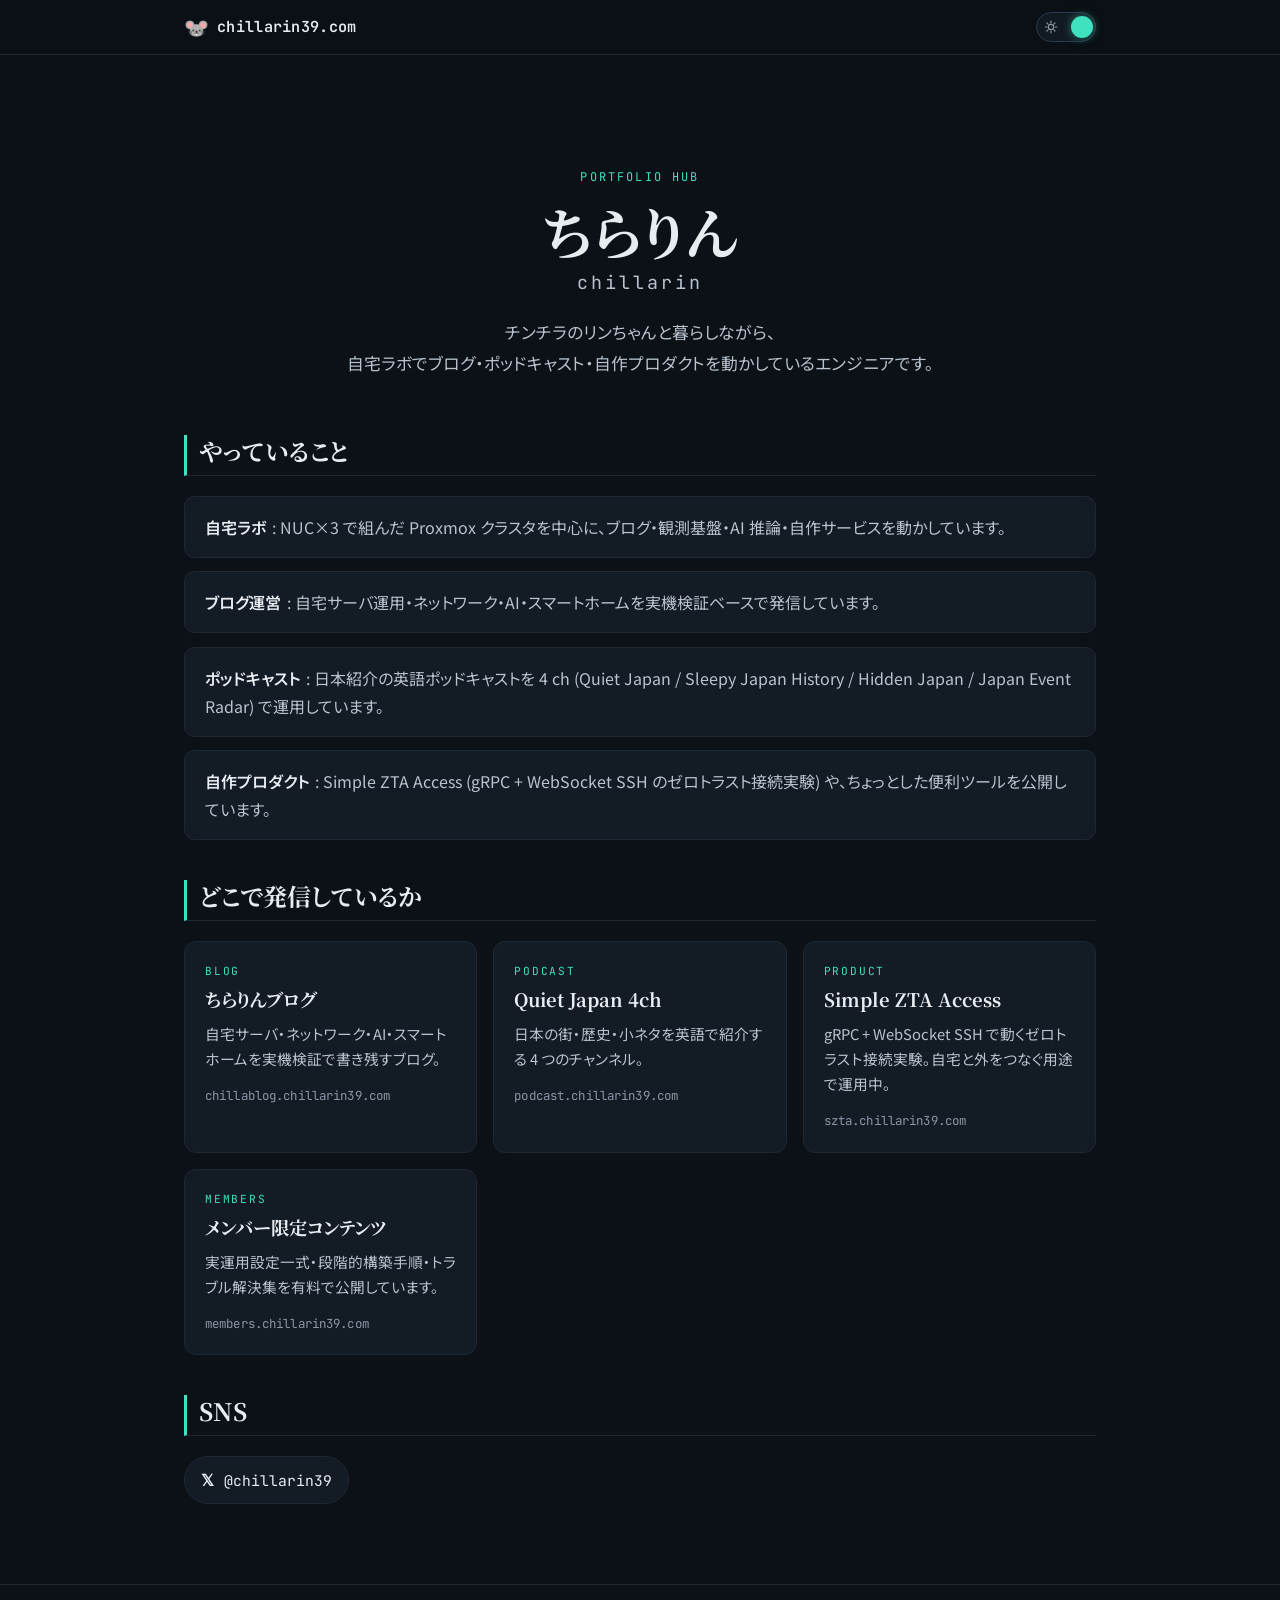
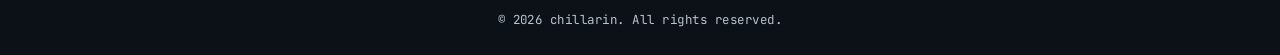
==== index.html @ a61317f4 "init: chillarin39.com apex Hub Page Person + WebSite JSON-LD + 4 sub-domain cards + SNS link を備えた ap" ====
<!DOCTYPE html>
<html lang="ja">
<head>
  <meta charset="UTF-8" />
  <meta name="viewport" content="width=device-width, initial-scale=1.0" />

  <script>
    (function(){
      try {
        var m = localStorage.getItem('chirarin.mode');
        if (m === 'light') document.documentElement.classList.add('light');
      } catch (e) {}
    })();
  </script>

  <title>chillarin — 自宅ラボとチンチラと暮らすエンジニア</title>
  <meta name="description" content="ちらりん (chillarin) のポートフォリオハブ。チンチラのリンちゃんと暮らしながら、Proxmox 自宅ラボ・ブログ・ポッドキャスト・Simple ZTA Access などを運用しているエンジニアの発信拠点。" />
  <link rel="canonical" href="https://chillarin39.com/" />

  <meta property="og:title" content="chillarin — 自宅ラボとチンチラと暮らすエンジニア" />
  <meta property="og:description" content="ちらりん (chillarin) のポートフォリオハブ。Proxmox 自宅ラボ・ブログ・ポッドキャスト・Simple ZTA Access の発信拠点。" />
  <meta property="og:type" content="website" />
  <meta property="og:url" content="https://chillarin39.com/" />
  <meta property="og:image" content="https://chillarin39.com/static/images/og-image.png" />
  <meta property="og:site_name" content="chillarin39.com" />
  <meta property="og:locale" content="ja_JP" />
  <meta name="twitter:card" content="summary_large_image" />
  <meta name="twitter:site" content="@chillarin39" />
  <meta name="twitter:title" content="chillarin — 自宅ラボとチンチラと暮らすエンジニア" />
  <meta name="twitter:description" content="ちらりん (chillarin) のポートフォリオハブ。Proxmox 自宅ラボ・ブログ・ポッドキャスト・Simple ZTA Access の発信拠点。" />
  <meta name="twitter:image" content="https://chillarin39.com/static/images/og-image.png" />

  <meta name="robots" content="index,follow,max-image-preview:large" />

  <link rel="icon" href="/favicon.ico" />
  <link rel="apple-touch-icon" href="/static/images/apple-touch-icon.png" />

  <link rel="preconnect" href="https://fonts.googleapis.com">
  <link rel="preconnect" href="https://fonts.gstatic.com" crossorigin>
  <link rel="stylesheet" href="https://fonts.googleapis.com/css2?family=Noto+Sans+JP:wght@400;600;700&family=Noto+Serif+JP:wght@400;700&family=JetBrains+Mono:wght@400;600&display=swap">

  <link rel="stylesheet" href="/static/ui-kit/tokens.css">
  <link rel="stylesheet" href="/static/ui-kit/base.css">
  <link rel="stylesheet" href="/static/app.css">

  <script src="/static/ui-kit/mode-toggle.js" defer></script>

  <script type="application/ld+json">
  {
    "@context": "https://schema.org",
    "@type": "Person",
    "name": "ちらりん",
    "alternateName": "chillarin",
    "url": "https://chillarin39.com/",
    "image": "https://chillarin39.com/static/images/hero-avatar.png",
    "jobTitle": "ネットワークエンジニア / 自宅ラボ運用者",
    "description": "Proxmox 自宅ラボとチンチラと暮らしながら、ブログ・ポッドキャスト・自作プロダクトを発信しているエンジニア。",
    "sameAs": [
      "https://x.com/chillarin39",
      "https://chillablog.chillarin39.com/",
      "https://podcast.chillarin39.com/",
      "https://szta.chillarin39.com/"
    ]
  }
  </script>

  <script type="application/ld+json">
  {
    "@context": "https://schema.org",
    "@type": "WebSite",
    "name": "chillarin39.com",
    "url": "https://chillarin39.com/",
    "description": "ちらりん (chillarin) のポートフォリオハブ。",
    "inLanguage": "ja-JP",
    "publisher": {
      "@type": "Person",
      "name": "ちらりん",
      "url": "https://chillarin39.com/"
    }
  }
  </script>
</head>
<body class="page-hub">
  <header class="hub-header">
    <div class="hub-header__inner">
      <a class="hub-brand" href="/">
        <span class="hub-brand__mark" aria-hidden="true">🐭</span>
        <span class="hub-brand__name">chillarin39.com</span>
      </a>

      <button type="button" class="mode-toggle" aria-label="カラーモード切替" aria-pressed="false">
        <span class="mode-toggle__track">
          <svg class="mode-toggle__icon mode-toggle__icon--sun" viewBox="0 0 24 24" aria-hidden="true">
            <circle cx="12" cy="12" r="4.5" fill="none" stroke="currentColor" stroke-width="2"/>
            <g stroke="currentColor" stroke-width="2" stroke-linecap="round">
              <line x1="12" y1="2" x2="12" y2="5"/>
              <line x1="12" y1="19" x2="12" y2="22"/>
              <line x1="2" y1="12" x2="5" y2="12"/>
              <line x1="19" y1="12" x2="22" y2="12"/>
              <line x1="4.93" y1="4.93" x2="7.05" y2="7.05"/>
              <line x1="16.95" y1="16.95" x2="19.07" y2="19.07"/>
              <line x1="4.93" y1="19.07" x2="7.05" y2="16.95"/>
              <line x1="16.95" y1="7.05" x2="19.07" y2="4.93"/>
            </g>
          </svg>
          <svg class="mode-toggle__icon mode-toggle__icon--moon" viewBox="0 0 24 24" aria-hidden="true">
            <path d="M20 15A8 8 0 1 1 9 4a7 7 0 0 0 11 11z" fill="currentColor"/>
          </svg>
          <span class="mode-toggle__thumb" aria-hidden="true"></span>
        </span>
      </button>
    </div>
  </header>

  <main class="hub-main">
    <section class="hub-hero">
      <p class="hub-hero__kicker">PORTFOLIO HUB</p>
      <h1 class="hub-hero__title">
        ちらりん<span class="hub-hero__title-sub">chillarin</span>
      </h1>
      <p class="hub-hero__tagline">
        チンチラのリンちゃんと暮らしながら、<br>
        自宅ラボでブログ・ポッドキャスト・自作プロダクトを動かしているエンジニアです。
      </p>
    </section>

    <section class="hub-section" aria-labelledby="what-i-do">
      <h2 id="what-i-do" class="hub-section__title">やっていること</h2>
      <ul class="hub-list">
        <li class="hub-list__item">
          <strong>自宅ラボ</strong>: NUC×3 で組んだ Proxmox クラスタを中心に、ブログ・観測基盤・AI 推論・自作サービスを動かしています。
        </li>
        <li class="hub-list__item">
          <strong>ブログ運営</strong>: 自宅サーバ運用・ネットワーク・AI・スマートホームを実機検証ベースで発信しています。
        </li>
        <li class="hub-list__item">
          <strong>ポッドキャスト</strong>: 日本紹介の英語ポッドキャストを 4 ch (Quiet Japan / Sleepy Japan History / Hidden Japan / Japan Event Radar) で運用しています。
        </li>
        <li class="hub-list__item">
          <strong>自作プロダクト</strong>: Simple ZTA Access (gRPC + WebSocket SSH のゼロトラスト接続実験) や、ちょっとした便利ツールを公開しています。
        </li>
      </ul>
    </section>

    <section class="hub-section" aria-labelledby="where-i-publish">
      <h2 id="where-i-publish" class="hub-section__title">どこで発信しているか</h2>
      <div class="hub-cards">
        <a class="hub-card" href="https://chillablog.chillarin39.com/" rel="me">
          <span class="hub-card__label">BLOG</span>
          <span class="hub-card__title">ちらりんブログ</span>
          <span class="hub-card__desc">
            自宅サーバ・ネットワーク・AI・スマートホームを実機検証で書き残すブログ。
          </span>
          <span class="hub-card__host">chillablog.chillarin39.com</span>
        </a>

        <a class="hub-card" href="https://podcast.chillarin39.com/" rel="me">
          <span class="hub-card__label">PODCAST</span>
          <span class="hub-card__title">Quiet Japan 4ch</span>
          <span class="hub-card__desc">
            日本の街・歴史・小ネタを英語で紹介する 4 つのチャンネル。
          </span>
          <span class="hub-card__host">podcast.chillarin39.com</span>
        </a>

        <a class="hub-card" href="https://szta.chillarin39.com/" rel="me">
          <span class="hub-card__label">PRODUCT</span>
          <span class="hub-card__title">Simple ZTA Access</span>
          <span class="hub-card__desc">
            gRPC + WebSocket SSH で動くゼロトラスト接続実験。自宅と外をつなぐ用途で運用中。
          </span>
          <span class="hub-card__host">szta.chillarin39.com</span>
        </a>

        <a class="hub-card" href="https://members.chillarin39.com/" rel="me">
          <span class="hub-card__label">MEMBERS</span>
          <span class="hub-card__title">メンバー限定コンテンツ</span>
          <span class="hub-card__desc">
            実運用設定一式・段階的構築手順・トラブル解決集を有料で公開しています。
          </span>
          <span class="hub-card__host">members.chillarin39.com</span>
        </a>
      </div>
    </section>

    <section class="hub-section" aria-labelledby="sns">
      <h2 id="sns" class="hub-section__title">SNS</h2>
      <ul class="hub-sns">
        <li>
          <a href="https://x.com/chillarin39" rel="me">
            <span class="hub-sns__mark">𝕏</span>
            <span class="hub-sns__handle">@chillarin39</span>
          </a>
        </li>
      </ul>
    </section>
  </main>

  <footer class="hub-footer">
    <p class="hub-footer__copy">© <span id="hub-year">2026</span> chillarin. All rights reserved.</p>
  </footer>

  <script>
    document.getElementById('hub-year').textContent = new Date().getFullYear();
  </script>
</body>
</html>
---- static/ui-kit/tokens.css ----
/* =========================================================
   Chillarin UI Kit — tokens.css
   ブランド: ミント単色アクセント / ダーク・ライト両対応
   Source of truth: chillarin-blog/static/css/tokens.css
   このファイルを vendor したら base.css より前に読み込むこと。
   ========================================================= */

:root {
  /* === アクセント(両モード共通) === */
  --accent-h:      175;
  --accent:        oklch(0.82 0.14 175);
  --accent-soft:   oklch(0.82 0.14 175 / .22);
  --accent-line:   oklch(0.72 0.14 175 / .5);
  --accent-glow:   oklch(0.82 0.14 175 / .5);
  --accent-text:   var(--accent);
  --warn:          oklch(0.76 0.15 45);

  /* === ダークモード(デフォルト) === */
  --accent-on:     #0b1116;
  --bg:            #0b1116;
  --bg-elev:       #111921;
  --bg-card:       #131c25;
  --border:        #1d2834;
  --border-str:    #2b3a4c;
  --text:          #e8ecf1;
  --text-dim:      #b8c3cf;
  --muted:         #8a96a6;
  --scrim:         rgba(6, 10, 15, .85);

  /* === タイポグラフィ === */
  --font-serif:    "Noto Serif JP", serif;
  --font-sans:     "Noto Sans JP", "Hiragino Kaku Gothic ProN", sans-serif;
  --font-mono:     "JetBrains Mono", ui-monospace, SFMono-Regular, Menlo, monospace;

  /* === Legacy aliases === */
  --text-main:     var(--text);
  --text-muted:    var(--muted);

  font-feature-settings: "palt" 1;
}

/* === ライトモード === */
:root.light {
  --accent-on:     #0b1116;
  --bg:            #f4f8fa;
  --bg-elev:       #ffffff;
  --bg-card:       #ffffff;
  --border:        #e2ebf0;
  --border-str:    #cbd8e0;
  --text:          #0f1a22;
  --text-dim:      #2a3642;
  --muted:         #64707c;
  --scrim:         rgba(244, 248, 250, .85);
  --text-main:     var(--text);
  --text-muted:    var(--muted);
}
---- static/ui-kit/base.css ----
/* =========================================================
   Chillarin UI Kit — base.css
   tokens.css の変数を使った最小ベース。
   tokens.css の後に読み込むこと。
   ========================================================= */

*, *::before, *::after { box-sizing: border-box; }

html, body { margin: 0; padding: 0; }

html {
  background: var(--bg);
  color-scheme: dark;
}
:root.light { color-scheme: light; }

body {
  background: var(--bg);
  color: var(--text);
  font-family: var(--font-sans);
  font-size: 16px;
  line-height: 1.7;
  -webkit-font-smoothing: antialiased;
  -moz-osx-font-smoothing: grayscale;
  min-height: 100vh;
}

/* === Typography === */
h1, h2, h3, h4, h5, h6 {
  color: var(--text);
  font-family: var(--font-sans);
  font-weight: 700;
  line-height: 1.35;
  margin: 1.6em 0 0.7em;
}
h1 { font-size: 2rem; letter-spacing: -0.01em; }
h2 { font-size: 1.5rem; border-bottom: 1px solid var(--border); padding-bottom: 0.3em; }
h3 { font-size: 1.2rem; }
h4 { font-size: 1.05rem; }

p { margin: 0 0 1em; }

a {
  color: var(--accent);
  text-decoration: none;
  transition: color .15s ease;
}
a:hover { text-decoration: underline; }
a:focus-visible {
  outline: 2px solid var(--accent-line);
  outline-offset: 2px;
  border-radius: 2px;
}

small { color: var(--text-dim); }
strong { color: var(--text); }

hr {
  border: 0;
  border-top: 1px solid var(--border);
  margin: 2em 0;
}

/* === Code === */
code, pre, kbd, samp {
  font-family: var(--font-mono);
  font-size: 0.92em;
}
:not(pre) > code {
  background: var(--bg-elev);
  border: 1px solid var(--border);
  padding: 0.1em 0.4em;
  border-radius: 4px;
  color: var(--accent-text);
}
pre {
  background: var(--bg-elev);
  border: 1px solid var(--border);
  border-radius: 6px;
  padding: 1em;
  overflow-x: auto;
  line-height: 1.5;
}
pre code { background: transparent; border: 0; padding: 0; color: var(--text); }

/* === Form controls === */
button, input, select, textarea {
  font-family: inherit;
  font-size: inherit;
  color: inherit;
}
input:not([type="checkbox"]):not([type="radio"]):not([type="range"]),
select, textarea {
  background: var(--bg-elev);
  border: 1px solid var(--border-str);
  color: var(--text);
  padding: 0.5em 0.75em;
  border-radius: 6px;
  transition: border-color .15s ease;
}
input:focus-visible, select:focus-visible, textarea:focus-visible {
  outline: none;
  border-color: var(--accent);
}

button:not(.mode-toggle) {
  background: var(--accent);
  color: var(--accent-on);
  border: 0;
  padding: 0.6em 1.2em;
  border-radius: 6px;
  font-weight: 600;
  cursor: pointer;
  transition: opacity .15s ease;
}
button:not(.mode-toggle):hover { opacity: 0.85; }
button:not(.mode-toggle):disabled { opacity: 0.5; cursor: not-allowed; }
button:not(.mode-toggle).is-secondary {
  background: var(--bg-elev);
  color: var(--text);
  border: 1px solid var(--border-str);
}

/* === Card / panel === */
.card {
  background: var(--bg-card);
  border: 1px solid var(--border);
  border-radius: 8px;
  padding: 1.25em;
}

/* === Table === */
table { width: 100%; border-collapse: collapse; margin: 1em 0; }
th, td {
  padding: 0.6em 0.8em;
  border-bottom: 1px solid var(--border);
  text-align: left;
}
th { color: var(--text-dim); font-weight: 600; background: var(--bg-elev); }
tr:hover td { background: var(--bg-elev); }

/* === Mode toggle button (dark/light pill) === */
.mode-toggle {
  flex: 0 0 auto;
  position: relative;
  width: 60px;
  height: 30px;
  padding: 0;
  border: 1px solid var(--border-str);
  border-radius: 22px;
  background: var(--bg-elev);
  cursor: pointer;
  transition: border-color .15s ease;
}
.mode-toggle:hover { border-color: var(--accent-line); }
.mode-toggle:focus-visible {
  outline: 2px solid var(--accent-line);
  outline-offset: 2px;
}
.mode-toggle__track {
  position: relative;
  display: flex;
  align-items: center;
  justify-content: space-between;
  width: 100%;
  height: 100%;
  padding: 0 7px;
}
.mode-toggle__icon {
  width: 14px;
  height: 14px;
  color: var(--muted);
  display: block;
  z-index: 0;
  pointer-events: none;
}
.mode-toggle__thumb {
  position: absolute;
  top: 50%;
  left: 4px;
  width: 22px;
  height: 22px;
  border-radius: 50%;
  background: var(--accent);
  box-shadow: 0 0 10px var(--accent-glow), 0 1px 2px rgba(0, 0, 0, .35);
  transform: translate(30px, -50%);
  transition: transform 280ms cubic-bezier(.5, 1.4, .55, 1);
  pointer-events: none;
}
:root.light .mode-toggle__thumb { transform: translate(0, -50%); }

/* === Container === */
.container { max-width: 1100px; margin: 0 auto; padding: 0 1rem; }
---- static/app.css ----
/* =========================================================
   chillarin-hub — app.css
   tokens.css / base.css の後に読み込むこと。
   ========================================================= */

:root {
  --hub-max-w: 960px;
  --hub-gap:   clamp(1.5rem, 4vw, 2.5rem);
}

body.page-hub {
  background: var(--bg);
  color: var(--text);
  min-height: 100vh;
  display: flex;
  flex-direction: column;
}

/* ---------- header ---------- */
.hub-header {
  border-bottom: 1px solid var(--border);
  background: var(--bg);
  position: sticky;
  top: 0;
  z-index: 10;
  backdrop-filter: saturate(1.2) blur(8px);
  background: color-mix(in oklab, var(--bg) 88%, transparent);
}

.hub-header__inner {
  max-width: var(--hub-max-w);
  margin: 0 auto;
  padding: 0.75rem clamp(1rem, 3vw, 1.5rem);
  display: flex;
  align-items: center;
  justify-content: space-between;
  gap: 1rem;
}

.hub-brand {
  display: inline-flex;
  align-items: center;
  gap: 0.5rem;
  color: var(--text);
  text-decoration: none;
  font-weight: 600;
}

.hub-brand__mark {
  font-size: 1.25rem;
  line-height: 1;
}

.hub-brand__name {
  font-family: "JetBrains Mono", ui-monospace, monospace;
  font-size: 0.95rem;
  letter-spacing: 0.02em;
}

/* ---------- main ---------- */
.hub-main {
  max-width: var(--hub-max-w);
  margin: 0 auto;
  padding: clamp(2.5rem, 6vw, 4rem) clamp(1rem, 3vw, 1.5rem) clamp(3rem, 8vw, 5rem);
  flex: 1;
  display: flex;
  flex-direction: column;
  gap: var(--hub-gap);
}

/* ---------- hero ---------- */
.hub-hero {
  text-align: center;
  padding: clamp(1.5rem, 5vw, 3rem) 0 clamp(0.5rem, 2vw, 1rem);
}

.hub-hero__kicker {
  font-family: "JetBrains Mono", ui-monospace, monospace;
  font-size: 0.75rem;
  letter-spacing: 0.18em;
  color: var(--accent);
  margin: 0 0 0.75rem;
}

.hub-hero__title {
  font-family: "Noto Serif JP", serif;
  font-size: clamp(2.25rem, 6vw, 3.5rem);
  font-weight: 700;
  line-height: 1.15;
  margin: 0 0 0.5rem;
  letter-spacing: 0.01em;
}

.hub-hero__title-sub {
  display: block;
  font-family: "JetBrains Mono", ui-monospace, monospace;
  font-size: clamp(0.95rem, 2vw, 1.15rem);
  font-weight: 400;
  color: var(--text-dim);
  letter-spacing: 0.16em;
  text-transform: lowercase;
  margin-top: 0.5rem;
}

.hub-hero__tagline {
  max-width: 38rem;
  margin: 1.5rem auto 0;
  font-size: clamp(1rem, 2vw, 1.05rem);
  color: var(--text-dim);
  line-height: 1.85;
}

/* ---------- section common ---------- */
.hub-section__title {
  font-family: "Noto Serif JP", serif;
  font-size: clamp(1.25rem, 3vw, 1.5rem);
  font-weight: 700;
  margin: 0 0 1.25rem;
  padding-left: 0.75rem;
  border-left: 3px solid var(--accent);
}

/* ---------- what i do list ---------- */
.hub-list {
  list-style: none;
  margin: 0;
  padding: 0;
  display: flex;
  flex-direction: column;
  gap: 0.85rem;
}

.hub-list__item {
  background: var(--bg-card);
  border: 1px solid var(--border);
  border-radius: 10px;
  padding: 1rem 1.25rem;
  color: var(--text-dim);
  line-height: 1.75;
}

.hub-list__item strong {
  color: var(--text);
  font-weight: 600;
  margin-right: 0.35rem;
}

/* ---------- where i publish cards ---------- */
.hub-cards {
  display: grid;
  grid-template-columns: repeat(auto-fit, minmax(min(100%, 18rem), 1fr));
  gap: 1rem;
}

.hub-card {
  display: flex;
  flex-direction: column;
  gap: 0.4rem;
  padding: 1.25rem;
  background: var(--bg-card);
  border: 1px solid var(--border);
  border-radius: 12px;
  text-decoration: none;
  color: var(--text);
  transition: border-color 0.18s ease, transform 0.18s ease, background 0.18s ease;
}

.hub-card:hover,
.hub-card:focus-visible {
  border-color: var(--accent-line);
  background: color-mix(in oklab, var(--bg-card) 90%, var(--accent-soft) 10%);
  transform: translateY(-2px);
  outline: none;
}

.hub-card__label {
  font-family: "JetBrains Mono", ui-monospace, monospace;
  font-size: 0.7rem;
  letter-spacing: 0.16em;
  color: var(--accent);
}

.hub-card__title {
  font-family: "Noto Serif JP", serif;
  font-size: 1.15rem;
  font-weight: 700;
  line-height: 1.35;
}

.hub-card__desc {
  font-size: 0.92rem;
  color: var(--text-dim);
  line-height: 1.7;
  margin-top: 0.15rem;
}

.hub-card__host {
  margin-top: 0.5rem;
  font-family: "JetBrains Mono", ui-monospace, monospace;
  font-size: 0.78rem;
  color: var(--text-muted, var(--text-dim));
  letter-spacing: 0.01em;
}

/* ---------- sns ---------- */
.hub-sns {
  list-style: none;
  margin: 0;
  padding: 0;
  display: flex;
  flex-wrap: wrap;
  gap: 0.75rem;
}

.hub-sns a {
  display: inline-flex;
  align-items: center;
  gap: 0.6rem;
  padding: 0.6rem 1rem;
  border: 1px solid var(--border);
  border-radius: 999px;
  text-decoration: none;
  color: var(--text);
  background: var(--bg-card);
  transition: border-color 0.18s ease, background 0.18s ease;
}

.hub-sns a:hover,
.hub-sns a:focus-visible {
  border-color: var(--accent-line);
  background: color-mix(in oklab, var(--bg-card) 88%, var(--accent-soft) 12%);
  outline: none;
}

.hub-sns__mark {
  font-family: "JetBrains Mono", ui-monospace, monospace;
  font-weight: 700;
}

.hub-sns__handle {
  font-family: "JetBrains Mono", ui-monospace, monospace;
  font-size: 0.92rem;
}

/* ---------- footer ---------- */
.hub-footer {
  border-top: 1px solid var(--border);
  padding: 1.5rem clamp(1rem, 3vw, 1.5rem);
  text-align: center;
}

.hub-footer__copy {
  margin: 0;
  font-family: "JetBrains Mono", ui-monospace, monospace;
  font-size: 0.78rem;
  color: var(--text-dim);
  letter-spacing: 0.04em;
}
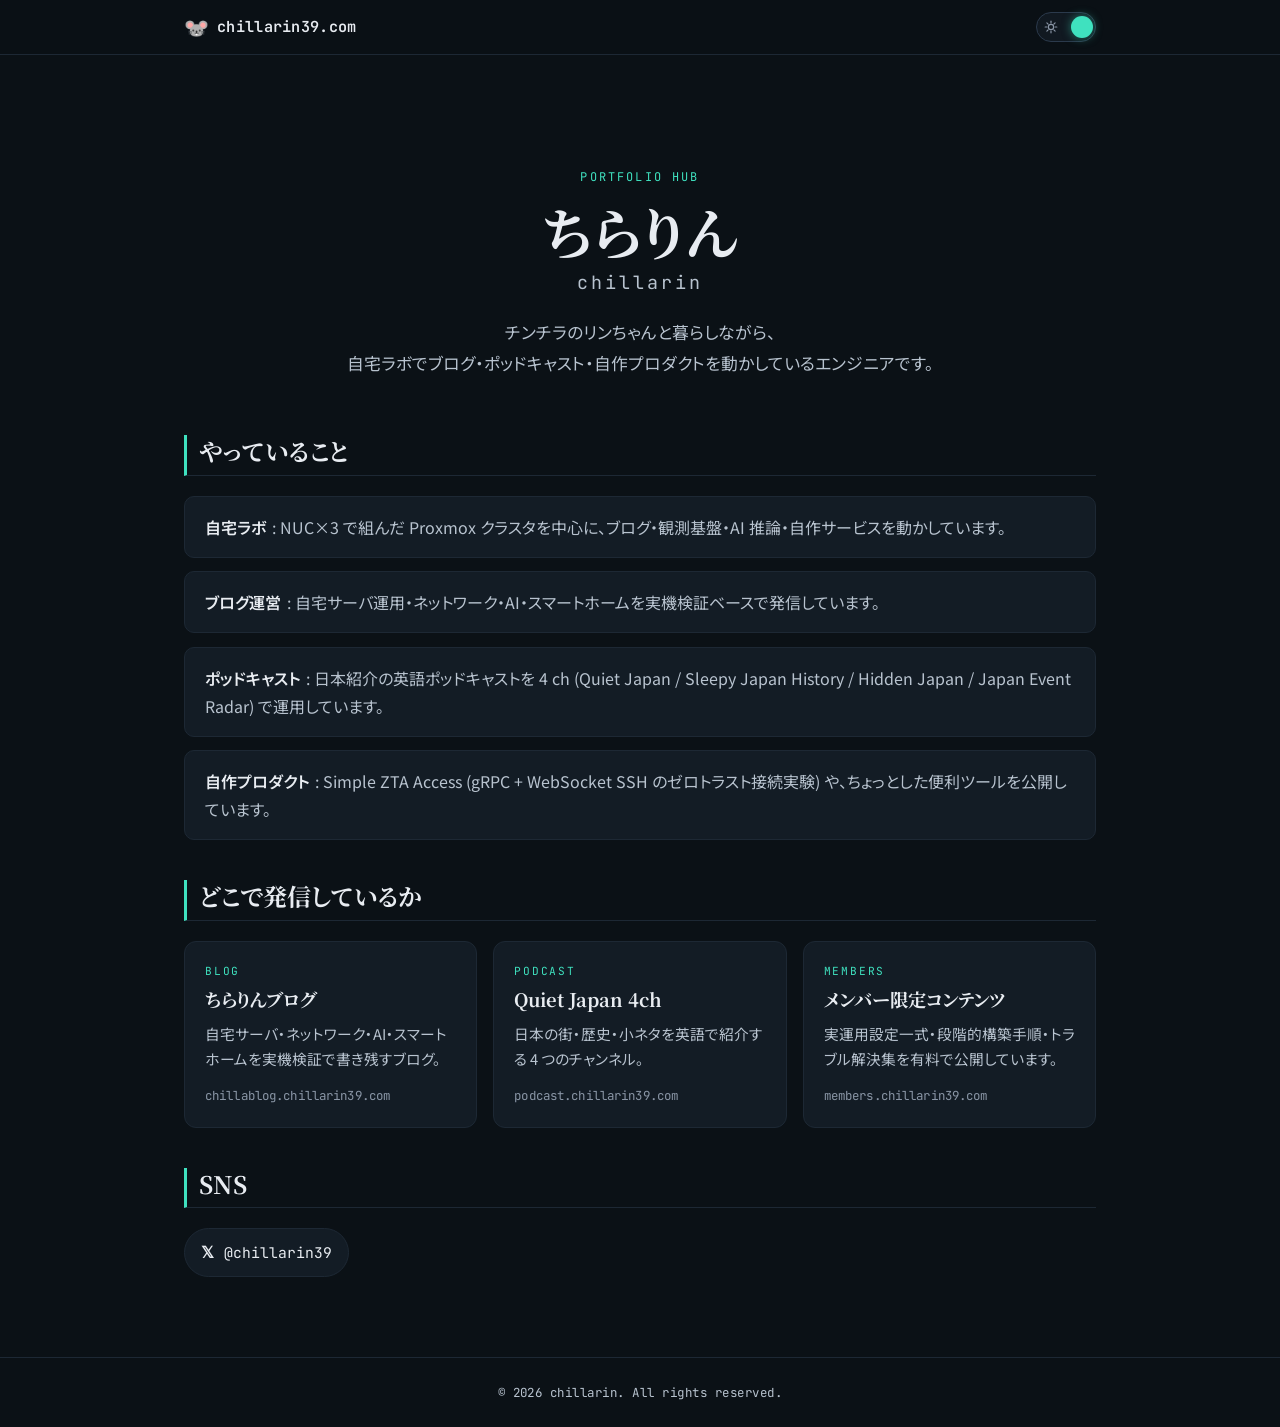
==== commit 97479707: "chore: SZTA への導線（リンク / リダイレクト / sameAs）を削除 SZTA は会員専用サービスで URL も会員向けにしか公開しておらず、apex Hub Page から ログイン" ====
--- a/index.html
+++ b/index.html
@@ -58,8 +58,7 @@
     "sameAs": [
       "https://x.com/chillarin39",
       "https://chillablog.chillarin39.com/",
-      "https://podcast.chillarin39.com/",
-      "https://szta.chillarin39.com/"
+      "https://podcast.chillarin39.com/"
     ]
   }
   </script>
@@ -163,15 +162,6 @@
           <span class="hub-card__host">podcast.chillarin39.com</span>
         </a>
 
-        <a class="hub-card" href="https://szta.chillarin39.com/" rel="me">
-          <span class="hub-card__label">PRODUCT</span>
-          <span class="hub-card__title">Simple ZTA Access</span>
-          <span class="hub-card__desc">
-            gRPC + WebSocket SSH で動くゼロトラスト接続実験。自宅と外をつなぐ用途で運用中。
-          </span>
-          <span class="hub-card__host">szta.chillarin39.com</span>
-        </a>
-
         <a class="hub-card" href="https://members.chillarin39.com/" rel="me">
           <span class="hub-card__label">MEMBERS</span>
           <span class="hub-card__title">メンバー限定コンテンツ</span>
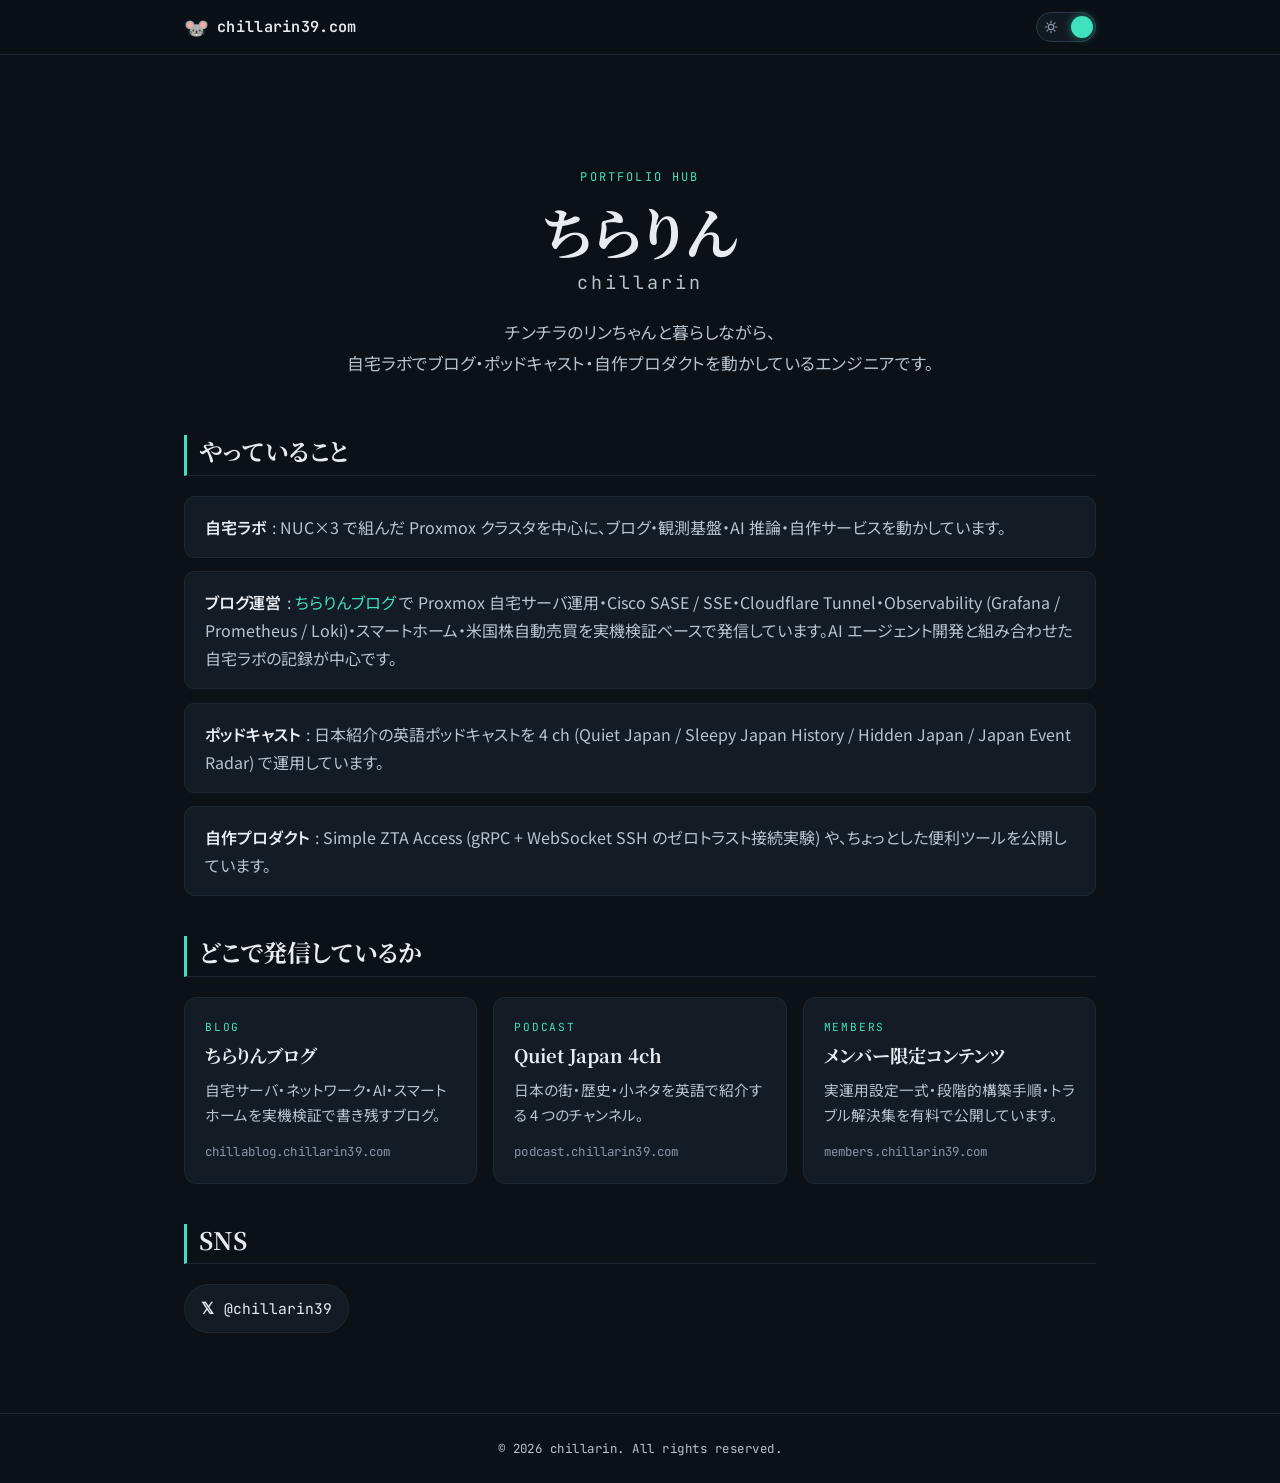
==== commit b01adced: "chore(seo): Person.knowsAbout 追加 + chillablog テキストリンク強化 Hub から chillablog への評価重み付けを強化し、Google が同一著者の" ====
--- a/index.html
+++ b/index.html
@@ -59,6 +59,17 @@
       "https://x.com/chillarin39",
       "https://chillablog.chillarin39.com/",
       "https://podcast.chillarin39.com/"
+    ],
+    "knowsAbout": [
+      "Proxmox 自宅ラボ運用",
+      "Cisco SASE / SSE",
+      "ネットワーク設計と運用",
+      "サイバーセキュリティ",
+      "Cloudflare Tunnel / Zero Trust",
+      "Observability (Grafana / Prometheus / Loki)",
+      "Docker 本番運用",
+      "AI エージェント開発",
+      "米国株自動売買システム"
     ]
   }
   </script>
@@ -130,7 +141,7 @@
           <strong>自宅ラボ</strong>: NUC×3 で組んだ Proxmox クラスタを中心に、ブログ・観測基盤・AI 推論・自作サービスを動かしています。
         </li>
         <li class="hub-list__item">
-          <strong>ブログ運営</strong>: 自宅サーバ運用・ネットワーク・AI・スマートホームを実機検証ベースで発信しています。
+          <strong>ブログ運営</strong>: <a href="https://chillablog.chillarin39.com/">ちらりんブログ</a> で Proxmox 自宅サーバ運用・Cisco SASE / SSE・Cloudflare Tunnel・Observability (Grafana / Prometheus / Loki)・スマートホーム・米国株自動売買を実機検証ベースで発信しています。AI エージェント開発と組み合わせた自宅ラボの記録が中心です。
         </li>
         <li class="hub-list__item">
           <strong>ポッドキャスト</strong>: 日本紹介の英語ポッドキャストを 4 ch (Quiet Japan / Sleepy Japan History / Hidden Japan / Japan Event Radar) で運用しています。
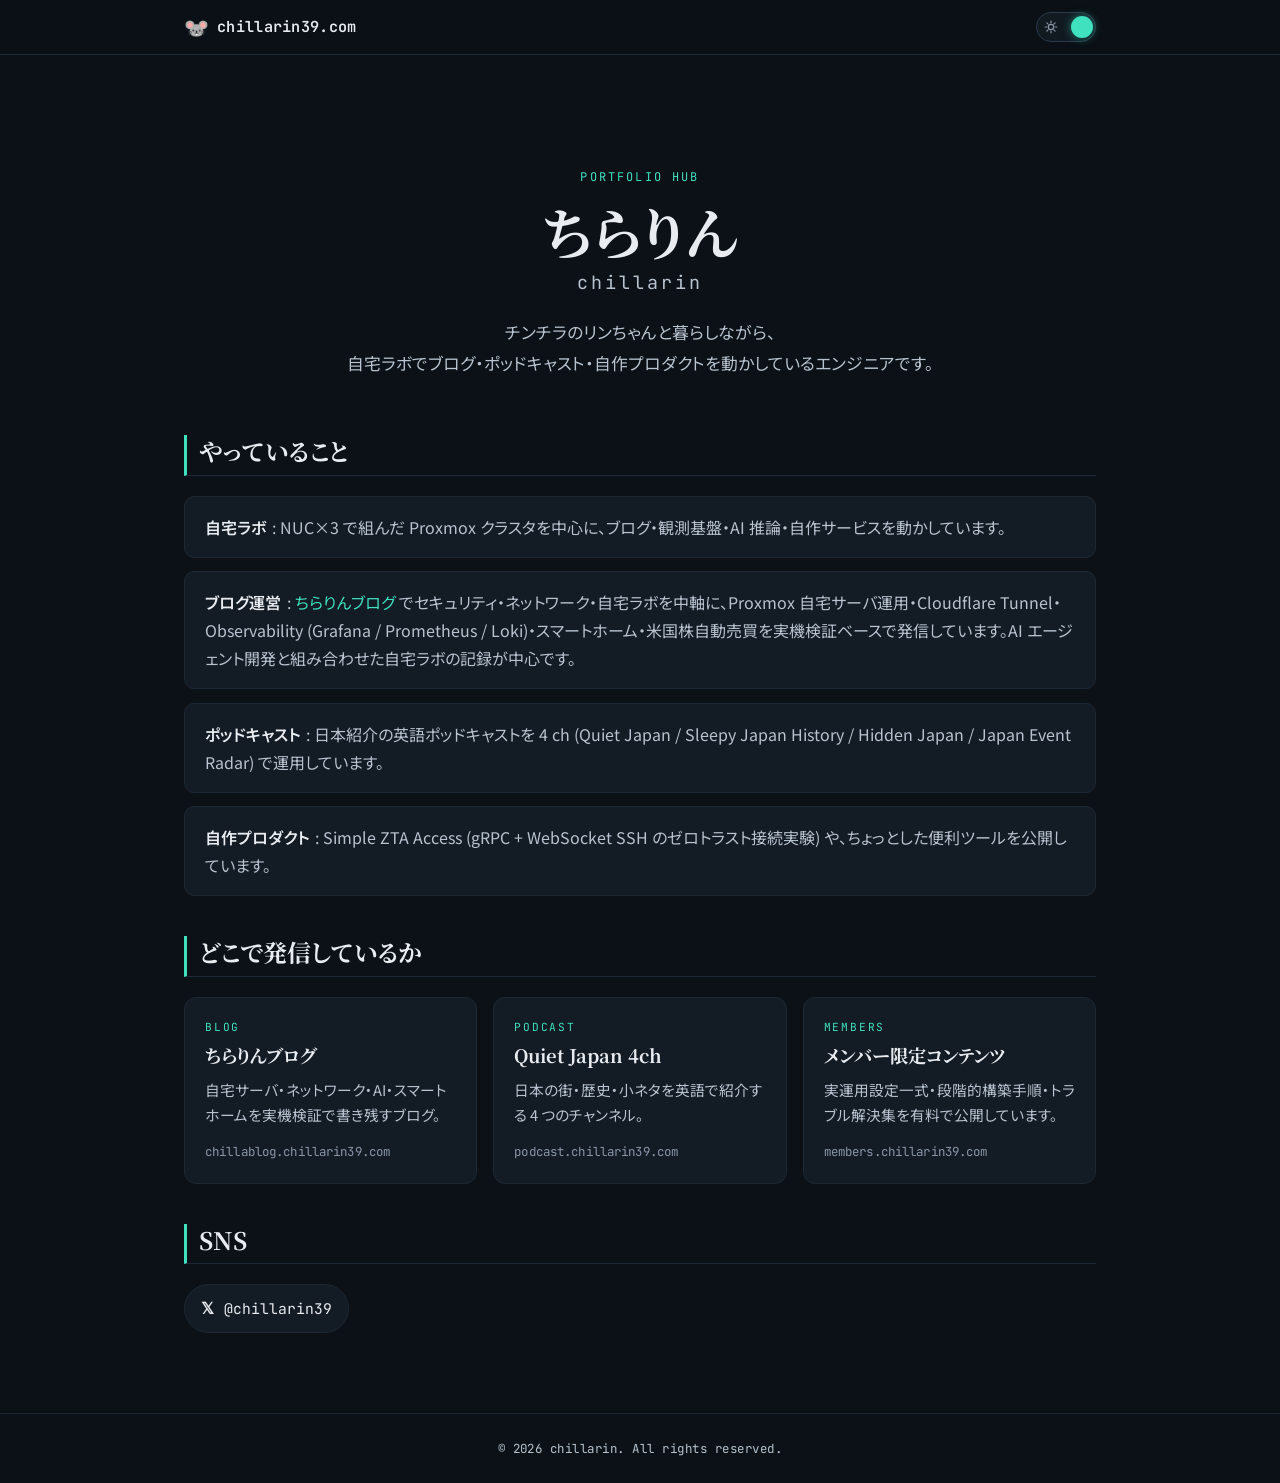
==== commit e7f03d94: "fix: 職業表記の見直し + knowsAbout から Cisco SASE/SSE 削除 PR #5 で追加した個人情報 / 勤務先寄りの記述を中立化する。  - Person.jobTitle" ====
--- a/index.html
+++ b/index.html
@@ -53,7 +53,7 @@
     "alternateName": "chillarin",
     "url": "https://chillarin39.com/",
     "image": "https://chillarin39.com/static/images/hero-avatar.png",
-    "jobTitle": "ネットワークエンジニア / 自宅ラボ運用者",
+    "jobTitle": "セキュリティ・ネットワーク・フルスタックを横断するエンジニア / 自宅ラボ運用者",
     "description": "Proxmox 自宅ラボとチンチラと暮らしながら、ブログ・ポッドキャスト・自作プロダクトを発信しているエンジニア。",
     "sameAs": [
       "https://x.com/chillarin39",
@@ -62,12 +62,13 @@
     ],
     "knowsAbout": [
       "Proxmox 自宅ラボ運用",
-      "Cisco SASE / SSE",
       "ネットワーク設計と運用",
       "サイバーセキュリティ",
       "Cloudflare Tunnel / Zero Trust",
       "Observability (Grafana / Prometheus / Loki)",
       "Docker 本番運用",
+      "Web フロントエンド (React / SPA)",
+      "バックエンド API 設計 (gRPC / WebSocket / Python)",
       "AI エージェント開発",
       "米国株自動売買システム"
     ]
@@ -141,7 +142,7 @@
           <strong>自宅ラボ</strong>: NUC×3 で組んだ Proxmox クラスタを中心に、ブログ・観測基盤・AI 推論・自作サービスを動かしています。
         </li>
         <li class="hub-list__item">
-          <strong>ブログ運営</strong>: <a href="https://chillablog.chillarin39.com/">ちらりんブログ</a> で Proxmox 自宅サーバ運用・Cisco SASE / SSE・Cloudflare Tunnel・Observability (Grafana / Prometheus / Loki)・スマートホーム・米国株自動売買を実機検証ベースで発信しています。AI エージェント開発と組み合わせた自宅ラボの記録が中心です。
+          <strong>ブログ運営</strong>: <a href="https://chillablog.chillarin39.com/">ちらりんブログ</a> でセキュリティ・ネットワーク・自宅ラボを中軸に、Proxmox 自宅サーバ運用・Cloudflare Tunnel・Observability (Grafana / Prometheus / Loki)・スマートホーム・米国株自動売買を実機検証ベースで発信しています。AI エージェント開発と組み合わせた自宅ラボの記録が中心です。
         </li>
         <li class="hub-list__item">
           <strong>ポッドキャスト</strong>: 日本紹介の英語ポッドキャストを 4 ch (Quiet Japan / Sleepy Japan History / Hidden Japan / Japan Event Radar) で運用しています。
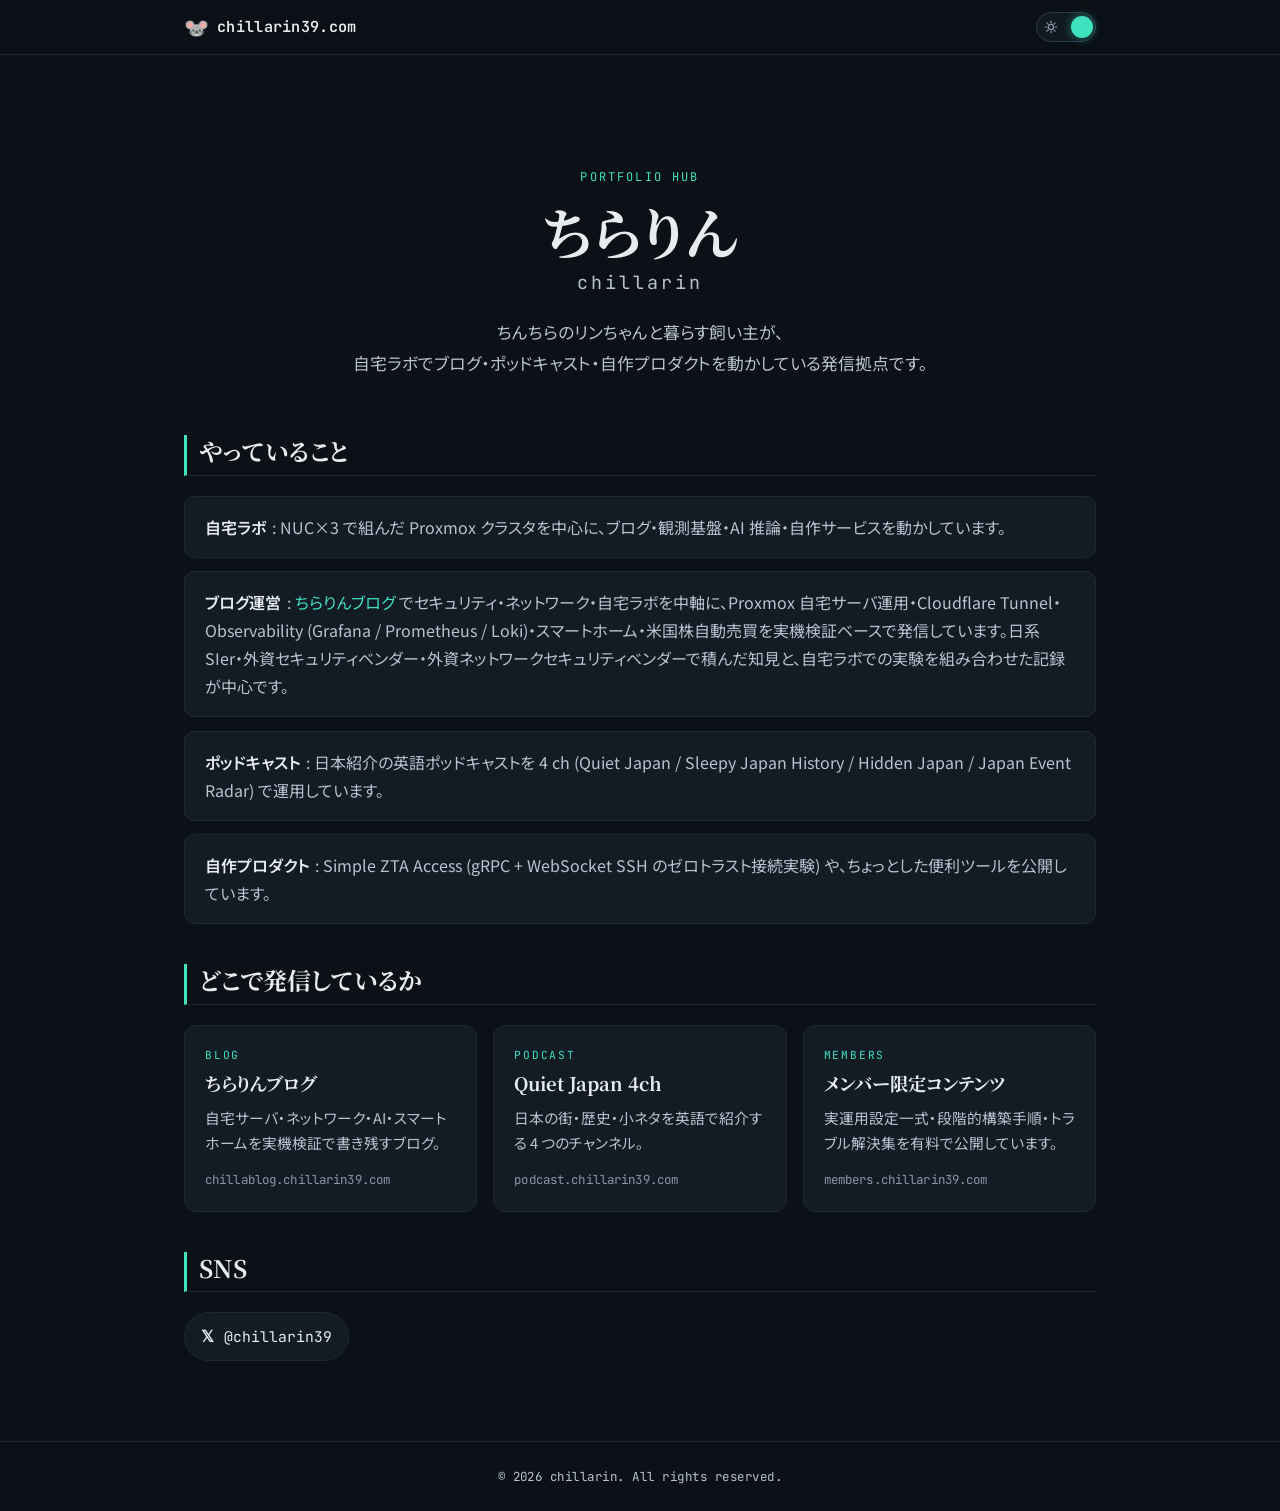
==== commit c0affdf7: "chore: ちらりん (= リンちゃん) と人物名を分離 + 経歴記述を追加 ユーザー指摘 (2026-05-27): 「ちらりん」はちんちらのリンちゃんのことであり、 Hub 運営者本人 (= 飼" ====
--- a/index.html
+++ b/index.html
@@ -13,12 +13,12 @@
     })();
   </script>
 
-  <title>chillarin — 自宅ラボとチンチラと暮らすエンジニア</title>
-  <meta name="description" content="ちらりん (chillarin) のポートフォリオハブ。チンチラのリンちゃんと暮らしながら、Proxmox 自宅ラボ・ブログ・ポッドキャスト・Simple ZTA Access などを運用しているエンジニアの発信拠点。" />
+  <title>chillarin39.com — ちんちらのリンちゃんと暮らすエンジニアの発信拠点</title>
+  <meta name="description" content="ちんちらのリンちゃんと暮らす飼い主 (chillarin39) のポートフォリオハブ。Proxmox 自宅ラボ・ブログ・ポッドキャスト・Simple ZTA Access などを運用するエンジニアの発信拠点。" />
   <link rel="canonical" href="https://chillarin39.com/" />
 
-  <meta property="og:title" content="chillarin — 自宅ラボとチンチラと暮らすエンジニア" />
-  <meta property="og:description" content="ちらりん (chillarin) のポートフォリオハブ。Proxmox 自宅ラボ・ブログ・ポッドキャスト・Simple ZTA Access の発信拠点。" />
+  <meta property="og:title" content="chillarin39.com — ちんちらのリンちゃんと暮らすエンジニアの発信拠点" />
+  <meta property="og:description" content="ちんちらのリンちゃんと暮らす飼い主 (chillarin39) のポートフォリオハブ。Proxmox 自宅ラボ・ブログ・ポッドキャスト・Simple ZTA Access の発信拠点。" />
   <meta property="og:type" content="website" />
   <meta property="og:url" content="https://chillarin39.com/" />
   <meta property="og:image" content="https://chillarin39.com/static/images/og-image.png" />
@@ -26,8 +26,8 @@
   <meta property="og:locale" content="ja_JP" />
   <meta name="twitter:card" content="summary_large_image" />
   <meta name="twitter:site" content="@chillarin39" />
-  <meta name="twitter:title" content="chillarin — 自宅ラボとチンチラと暮らすエンジニア" />
-  <meta name="twitter:description" content="ちらりん (chillarin) のポートフォリオハブ。Proxmox 自宅ラボ・ブログ・ポッドキャスト・Simple ZTA Access の発信拠点。" />
+  <meta name="twitter:title" content="chillarin39.com — ちんちらのリンちゃんと暮らすエンジニアの発信拠点" />
+  <meta name="twitter:description" content="ちんちらのリンちゃんと暮らす飼い主 (chillarin39) のポートフォリオハブ。Proxmox 自宅ラボ・ブログ・ポッドキャスト・Simple ZTA Access の発信拠点。" />
   <meta name="twitter:image" content="https://chillarin39.com/static/images/og-image.png" />
 
   <meta name="robots" content="index,follow,max-image-preview:large" />
@@ -49,12 +49,12 @@
   {
     "@context": "https://schema.org",
     "@type": "Person",
-    "name": "ちらりん",
-    "alternateName": "chillarin",
+    "name": "ちらりんの飼い主",
+    "alternateName": "chillarin39",
     "url": "https://chillarin39.com/",
     "image": "https://chillarin39.com/static/images/hero-avatar.png",
     "jobTitle": "セキュリティ・ネットワーク・フルスタックを横断するエンジニア / 自宅ラボ運用者",
-    "description": "Proxmox 自宅ラボとチンチラと暮らしながら、ブログ・ポッドキャスト・自作プロダクトを発信しているエンジニア。",
+    "description": "ちんちらのリンちゃんと暮らすエンジニア。日系 SIer・外資セキュリティベンダー・外資ネットワークセキュリティベンダーで積んだ知見と、自宅ラボでの実機検証を組み合わせて、ブログ・ポッドキャスト・自作プロダクトを発信しています。",
     "sameAs": [
       "https://x.com/chillarin39",
       "https://chillablog.chillarin39.com/",
@@ -130,8 +130,8 @@
         ちらりん<span class="hub-hero__title-sub">chillarin</span>
       </h1>
       <p class="hub-hero__tagline">
-        チンチラのリンちゃんと暮らしながら、<br>
-        自宅ラボでブログ・ポッドキャスト・自作プロダクトを動かしているエンジニアです。
+        ちんちらのリンちゃんと暮らす飼い主が、<br>
+        自宅ラボでブログ・ポッドキャスト・自作プロダクトを動かしている発信拠点です。
       </p>
     </section>
 
@@ -142,7 +142,7 @@
           <strong>自宅ラボ</strong>: NUC×3 で組んだ Proxmox クラスタを中心に、ブログ・観測基盤・AI 推論・自作サービスを動かしています。
         </li>
         <li class="hub-list__item">
-          <strong>ブログ運営</strong>: <a href="https://chillablog.chillarin39.com/">ちらりんブログ</a> でセキュリティ・ネットワーク・自宅ラボを中軸に、Proxmox 自宅サーバ運用・Cloudflare Tunnel・Observability (Grafana / Prometheus / Loki)・スマートホーム・米国株自動売買を実機検証ベースで発信しています。AI エージェント開発と組み合わせた自宅ラボの記録が中心です。
+          <strong>ブログ運営</strong>: <a href="https://chillablog.chillarin39.com/">ちらりんブログ</a> でセキュリティ・ネットワーク・自宅ラボを中軸に、Proxmox 自宅サーバ運用・Cloudflare Tunnel・Observability (Grafana / Prometheus / Loki)・スマートホーム・米国株自動売買を実機検証ベースで発信しています。日系 SIer・外資セキュリティベンダー・外資ネットワークセキュリティベンダーで積んだ知見と、自宅ラボでの実験を組み合わせた記録が中心です。
         </li>
         <li class="hub-list__item">
           <strong>ポッドキャスト</strong>: 日本紹介の英語ポッドキャストを 4 ch (Quiet Japan / Sleepy Japan History / Hidden Japan / Japan Event Radar) で運用しています。
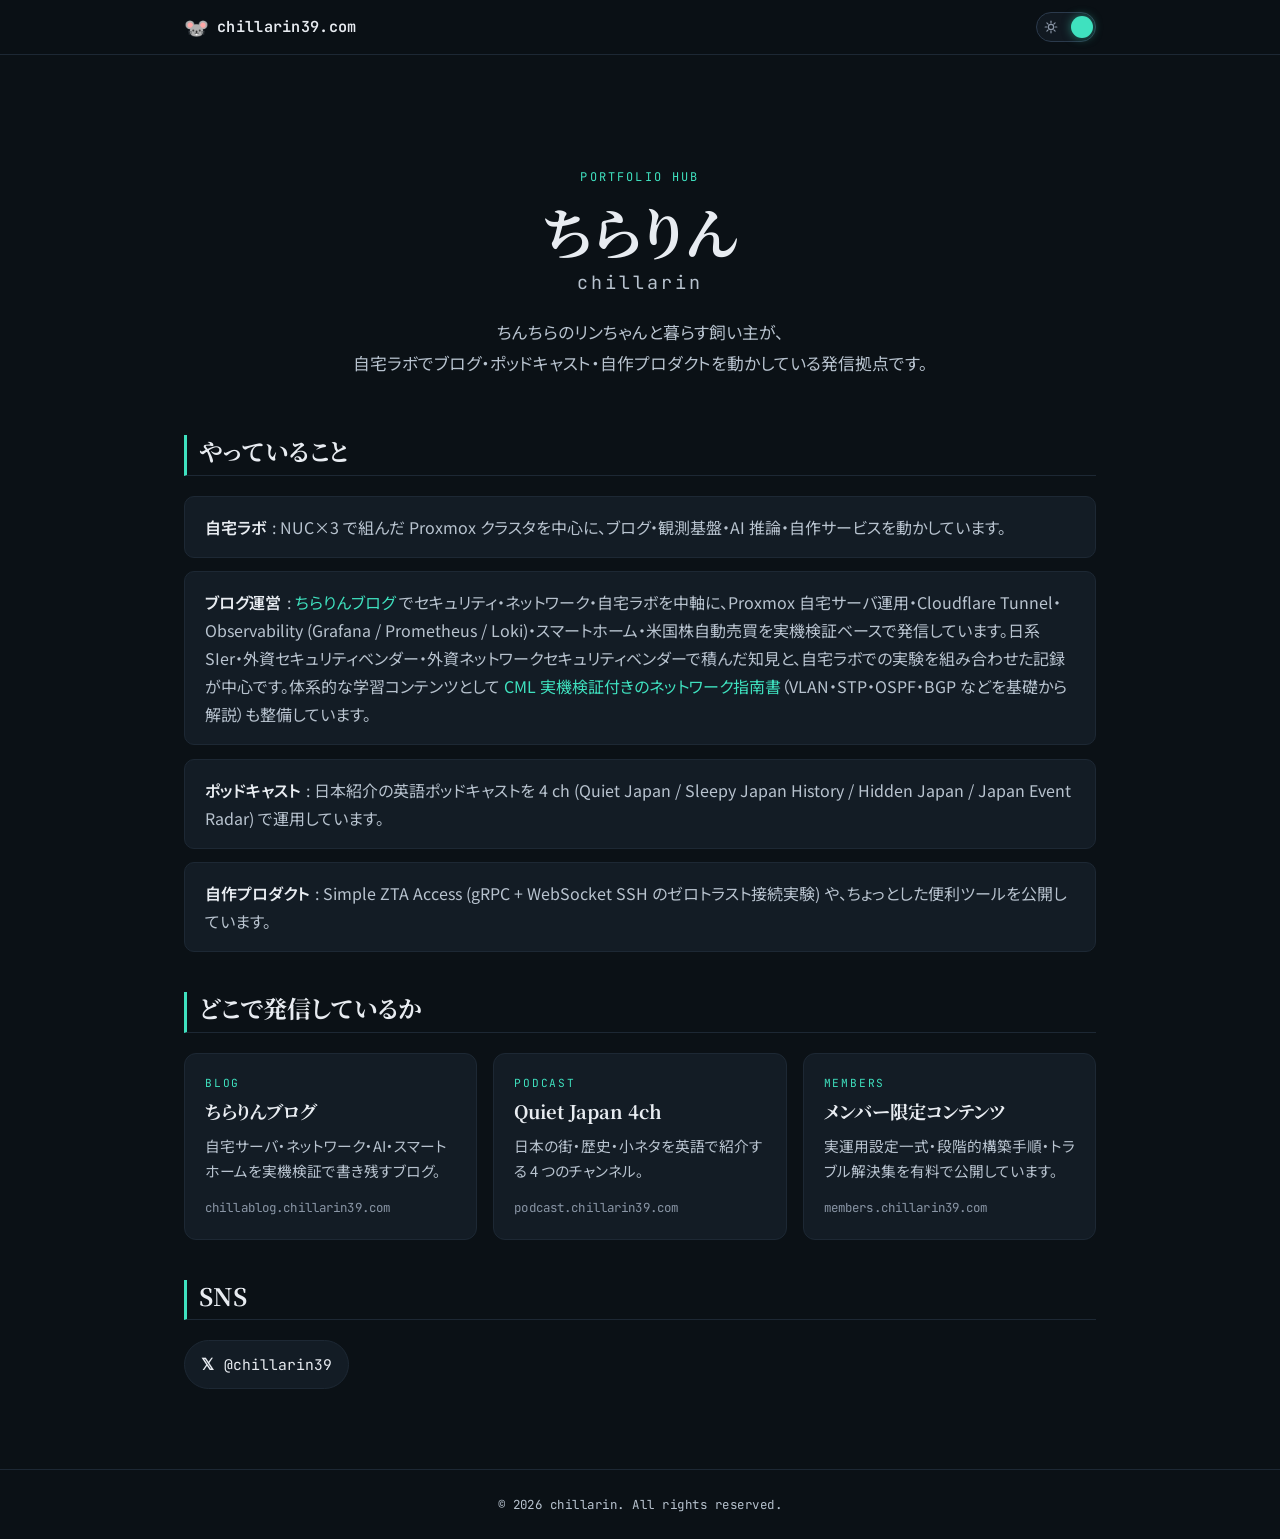
==== commit 76aeb412: "seo: apex Hub からネットワーク指南書 (/study/network/) へ直リンク追加 study 配下は GSC referringUrls=0 (外部からの発見経路ゼロ) が深層 " ====
--- a/index.html
+++ b/index.html
@@ -142,7 +142,7 @@
           <strong>自宅ラボ</strong>: NUC×3 で組んだ Proxmox クラスタを中心に、ブログ・観測基盤・AI 推論・自作サービスを動かしています。
         </li>
         <li class="hub-list__item">
-          <strong>ブログ運営</strong>: <a href="https://chillablog.chillarin39.com/">ちらりんブログ</a> でセキュリティ・ネットワーク・自宅ラボを中軸に、Proxmox 自宅サーバ運用・Cloudflare Tunnel・Observability (Grafana / Prometheus / Loki)・スマートホーム・米国株自動売買を実機検証ベースで発信しています。日系 SIer・外資セキュリティベンダー・外資ネットワークセキュリティベンダーで積んだ知見と、自宅ラボでの実験を組み合わせた記録が中心です。
+          <strong>ブログ運営</strong>: <a href="https://chillablog.chillarin39.com/">ちらりんブログ</a> でセキュリティ・ネットワーク・自宅ラボを中軸に、Proxmox 自宅サーバ運用・Cloudflare Tunnel・Observability (Grafana / Prometheus / Loki)・スマートホーム・米国株自動売買を実機検証ベースで発信しています。日系 SIer・外資セキュリティベンダー・外資ネットワークセキュリティベンダーで積んだ知見と、自宅ラボでの実験を組み合わせた記録が中心です。体系的な学習コンテンツとして <a href="https://chillablog.chillarin39.com/study/network/">CML 実機検証付きのネットワーク指南書</a>（VLAN・STP・OSPF・BGP などを基礎から解説）も整備しています。
         </li>
         <li class="hub-list__item">
           <strong>ポッドキャスト</strong>: 日本紹介の英語ポッドキャストを 4 ch (Quiet Japan / Sleepy Japan History / Hidden Japan / Japan Event Radar) で運用しています。
